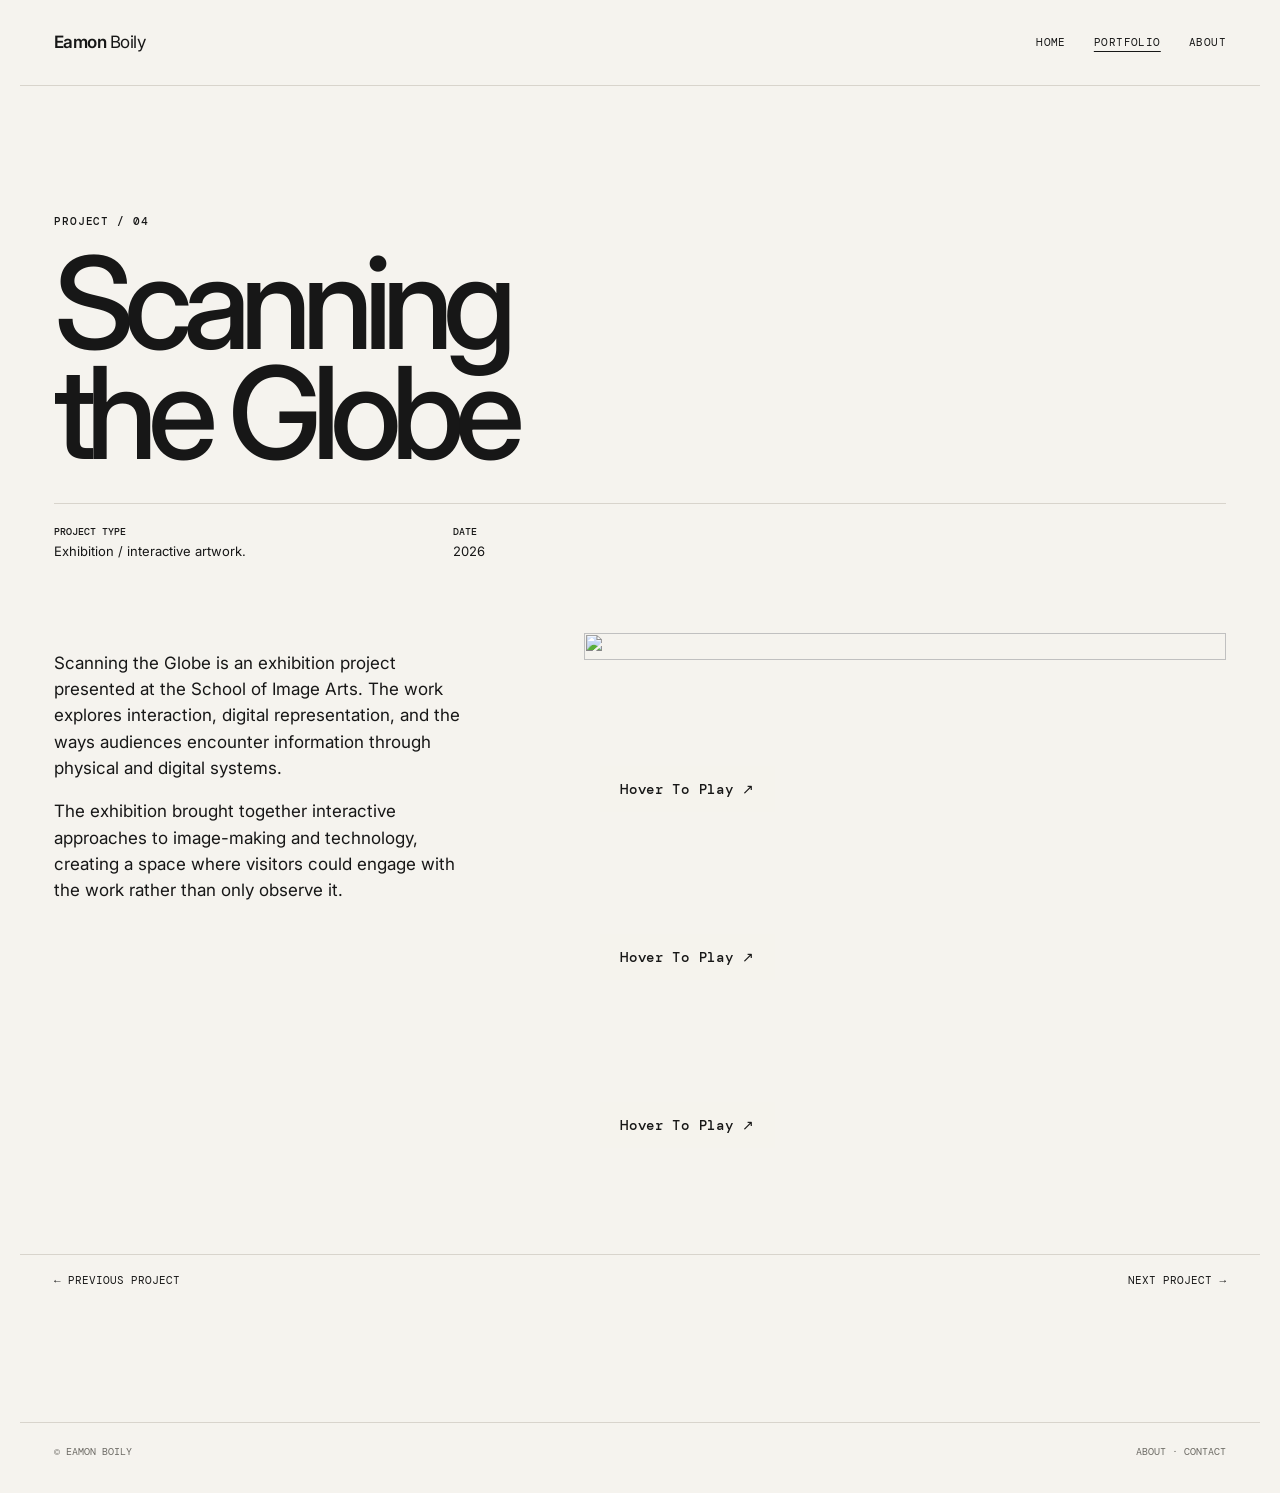
==== projects/scanning-the-globe.html @ 509b34ad "Add files via upload" ====
<!doctype html>
<html lang="en">
<head>
<meta charset="utf-8"><meta name="viewport" content="width=device-width, initial-scale=1">
<title>Scanning the Globe — Eamon B Makes.</title>
<link rel="stylesheet" href="../assets/style.css">
</head>
<body>
<header class="site-header">
<a class="brand" href="../index.html">Eamon <span>Boily</span></a>
<nav><a href="../index.html">Home</a><a class="active" href="../portfolio.html">Portfolio</a><a href="../bio.html">About</a></nav>
</header>
<main>
<section class="project-header">
<p class="eyebrow">PROJECT / 04</p>
<h1>Scanning<br>the Globe</h1>
<div class="project-details">
<p><strong>Project type</strong><br>Exhibition / interactive artwork.</p>
<p><strong>Date</strong><br>2026</p>
</div>
</section>
<section class="project-body">
<div class="project-copy">
<p>Scanning the Globe is an exhibition project presented at the School of Image Arts. The work explores interaction, digital representation, and the ways audiences encounter information through physical and digital systems.</p>
<p>The exhibition brought together interactive approaches to image-making and technology, creating a space where visitors could engage with the work rather than only observe it.</p>
</div>
<div class="gallery">
<div class="portfolioProject-image"><img src = "../images/STG-Portfolio1.png"></div>
<div class="video-hover"><video muted loop playsinline preload=""metadata><source src="../Videos/STG-Portfolio2.mp4"></video><span class ="video-hint">Hover To Play ↗</span></div>
<div class="video-hover"><video muted loop playsinline preload=""metadata><source src="../Videos/STG-Portfolio3.mp4"></video><span class ="video-hint">Hover To Play ↗</span></div>
<div class="video-hover"><video muted loop playsinline preload=""metadata><source src="../Videos/STG-Portfolio4.mp4"></video><span class ="video-hint">Hover To Play ↗</span></div>
</div>
</section>
<div class="project-nav"><a href="draw-your-spells.html">← Previous project</a><a href="busy-beaver-building.html">Next project →</a></div>
</main>
<footer><span>© Eamon Boily</span><span><a href="../bio.html">About</a> · <a href="mailto:eamonboily@gmail.com">Contact</a></span></footer>

<script>
  document.querySelectorAll('.video-hover video').forEach(video => {
    video.addEventListener('mouseenter', () => {
      video.play();
    });

    video.addEventListener('mouseleave', () => {
      video.pause();
      video.currentTime = 0;
    });
  });
</script>


</body>
</html>
---- assets/style.css ----
@import url('https://fonts.googleapis.com/css2?family=DM+Mono:wght@400;500&family=Inter:wght@400;500;600&display=swap');
:root{--bg:#f5f3ee;--ink:#171717;--muted:#6c6a64;--line:#d8d4cc;--max:1240px}
*{box-sizing:border-box}html{scroll-behavior:smooth}body{margin:0;background:var(--bg);color:var(--ink);font-family:Inter,Arial,sans-serif;line-height:1.55}a{color:inherit;text-decoration:none}a:hover{opacity:.62}.site-header{height:86px;max-width:var(--max);margin:auto;padding:0 34px;display:flex;align-items:center;justify-content:space-between;border-bottom:1px solid var(--line)}.brand{font-size:17px;font-weight:600;letter-spacing:-.03em}.brand span{font-weight:400}nav{display:flex;gap:28px;font-family:'DM Mono',monospace;font-size:11px;text-transform:uppercase;letter-spacing:.04em}nav a.active{text-decoration:underline;text-underline-offset:5px}.hero,.featured,.page-intro,.portfolio-grid,.bio-layout,.project-header,.project-body,.project-nav{max-width:var(--max);margin:auto;padding-left:34px;padding-right:34px}.hero{padding-top:15vh;padding-bottom:18vh;display:grid;grid-template-columns:1.4fr .8fr;gap:8vw;align-items:end}.eyebrow{font:500 11px/1.3 'DM Mono',monospace;letter-spacing:.08em}.hero .eyebrow{grid-column:1/-1;margin:0 0 -20px}.hero h1{font-size:clamp(48px,7vw,98px);line-height:.94;letter-spacing:-.07em;font-weight:500;margin:0}.intro{font-size:16px;max-width:440px;margin:0 0 26px;color:#35332f}.text-link{font:500 11px 'DM Mono',monospace;text-transform:uppercase;letter-spacing:.05em;border-bottom:1px solid var(--ink);padding-bottom:5px}.text-link span{margin-left:9px}.featured{padding-bottom:15vh}.section-heading{border-top:1px solid var(--line);padding-top:17px;display:flex;justify-content:space-between;margin-bottom:38px}.section-heading p{margin:0}.project-grid{display:grid;grid-template-columns:repeat(2,1fr);gap:70px 28px}.project-image{aspect-ratio:4/5;background:#ddd8ce}.placeholder{position:relative;overflow:hidden}.image-busy:after,.image-port:after{content:'';position:absolute;inset:13%;border:1px solid rgba(0,0,0,.15);transform:rotate(-5deg)}.image-port{background:#d8d5ce}.image-port:after{transform:rotate(4deg);inset:18% 10%}.project-meta{display:flex;justify-content:space-between;gap:20px;margin-top:12px;color:var(--muted);font:10px 'DM Mono',monospace;text-transform:uppercase}.project-card h2{font-size:28px;font-weight:500;letter-spacing:-.04em;margin:8px 0}.page-intro{padding-top:15vh;padding-bottom:10vh;max-width:var(--max)}.page-intro h1,.project-header h1{font-size:clamp(64px,10vw,140px);line-height:.86;letter-spacing:-.08em;font-weight:500;margin:20px 0 35px}.page-intro>p:last-child{max-width:520px;font-size:18px}.portfolio-grid{padding-bottom:15vh}.bio-layout{padding-top:14vh;padding-bottom:15vh;display:grid;grid-template-columns:1fr 1fr;gap:10vw}.bio-layout h1{font-size:clamp(52px,6vw,82px);line-height:.92;letter-spacing:-.07em;font-weight:500;margin:20px 0}.lead{font-size:19px;max-width:470px}.bio-copy{max-width:570px}.bio-copy h2{font:500 12px 'DM Mono',monospace;text-transform:uppercase;border-top:1px solid var(--line);padding-top:14px;margin-top:65px}.project-header{padding-top:13vh;padding-bottom:8vh}.project-details{display:grid;grid-template-columns:repeat(3,1fr);gap:25px;border-top:1px solid var(--line);padding-top:16px}.project-details p{margin:0;font-size:13px}.project-details strong{font:500 10px 'DM Mono',monospace;text-transform:uppercase}.project-body{display:grid;grid-template-columns:.8fr 1.2fr;gap:8vw;padding-bottom:10vh}.project-copy{font-size:17px}.gallery{display:grid;gap:18px}.gallery-placeholder{min-height:360px;background:#ddd8ce;display:grid;place-items:center;padding:30px;text-align:center;color:#77736c;font:11px 'DM Mono',monospace}.gallery-placeholder:nth-child(2){min-height:520px}.project-nav{border-top:1px solid var(--line);padding-top:18px;padding-bottom:15vh;display:flex;justify-content:space-between;font:11px 'DM Mono',monospace;text-transform:uppercase}footer{border-top:1px solid var(--line);max-width:var(--max);margin:auto;padding:22px 34px 35px;display:flex;justify-content:space-between;color:var(--muted);font:10px 'DM Mono',monospace;text-transform:uppercase}@media(max-width:760px){.site-header{height:72px;padding:0 20px}nav{gap:14px}.hero,.featured,.page-intro,.portfolio-grid,.bio-layout,.project-header,.project-body,.project-nav{padding-left:20px;padding-right:20px}.hero{padding-top:12vh;padding-bottom:15vh;display:block}.hero .eyebrow{margin:0 0 30px}.hero h1{font-size:54px;margin-bottom:35px}.project-grid{grid-template-columns:1fr;gap:50px}.bio-layout,.project-body{grid-template-columns:1fr;gap:50px}.page-intro h1,.project-header h1{font-size:72px}.project-details{grid-template-columns:1fr 1fr}.project-details p:last-child{grid-column:1/-1}.gallery-placeholder{min-height:260px!important}footer{padding-left:20px;padding-right:20px;gap:15px;flex-direction:column}}

.image-spells{background:#e0ddd4}.image-spells:after{content:'✦  ✧  ✦';position:absolute;inset:0;display:grid;place-items:center;font-size:44px;letter-spacing:25px;transform:rotate(-8deg);opacity:.22}
.image-scanning{background:#d5d8d4}.image-scanning:after{content:'SCAN / IMAGE / GLOBE';position:absolute;inset:0;display:grid;place-items:center;font:500 12px 'DM Mono',monospace;letter-spacing:.15em;transform:rotate(-12deg);opacity:.3}

.wix-image{overflow:hidden;background:#ddd8ce}.wix-image img{width:100%;height:100%;display:block;object-fit:cover}
.hero-image {
  grid-column: 2 / -1;
  width: 125%;
  max-width: 500px;
  aspect-ratio: 4 / 5;
  
}
.hero-image img{width: 100%; height: 100%; display: block; object-fit: cover;}

.video-hover{
    overflow: hidden;
    position: relative;
    cursor:pointer;
    max-width: 300px;
}
.video-hover video{width: 100%; height: 100%; display: block; object-fit:cover;}

.video-hint{position:absolute; left:16px; bottom:16px; padding:14px 20px; background:rgba(245,243,238,0.9); color:#171717; font:500 14px 'DM Mono',monospace;
    letter-spacing:.05em; pointer-events:none; transition: opacity .25s ease;}
.video-hover:hover .video-hint{
    opacity:0;
}


.portfolioProject-image{max-width: 650px;}
.portfolioProject-image img{width: 100%; height: 100%; display: block; object-fit: cover;}

.landscape-image{aspect-ratio: 5/4}
.landscape-image img{width: 100%; height: 100%; display: block; object-fit: cover;}
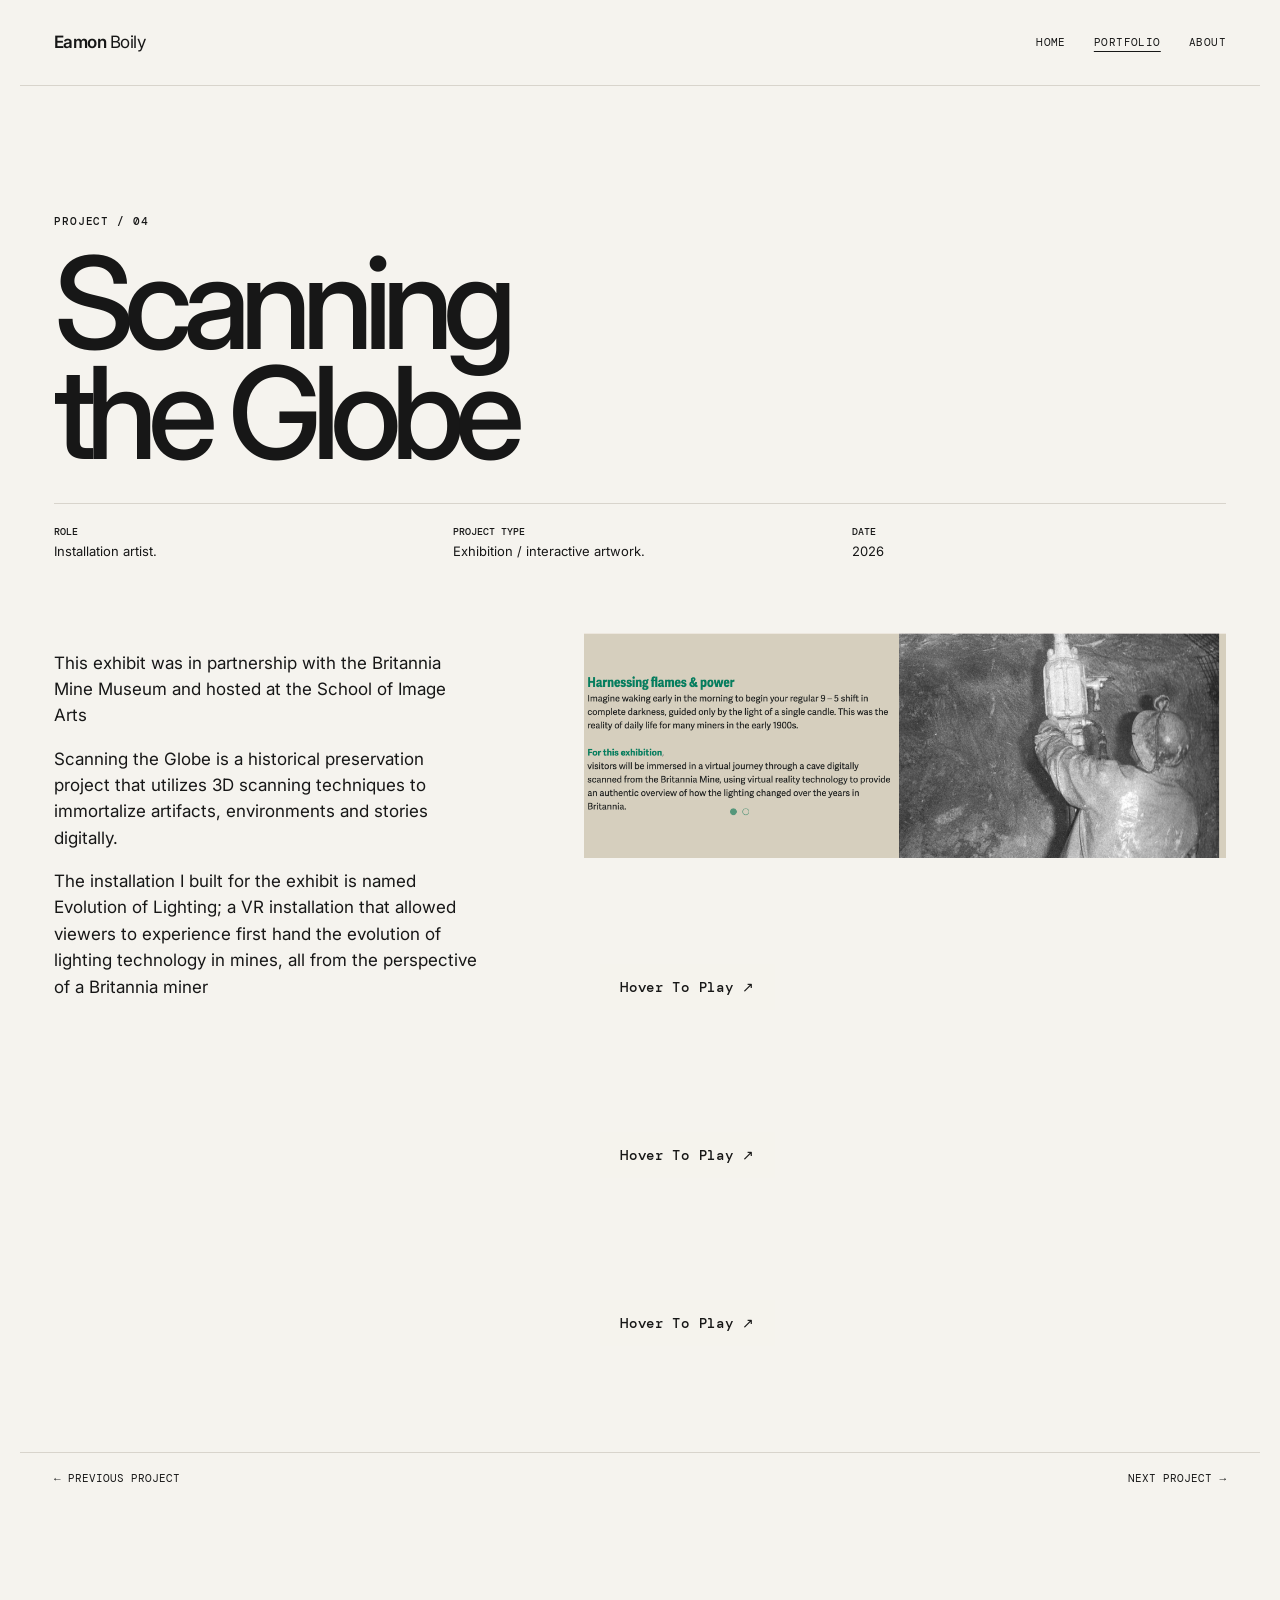
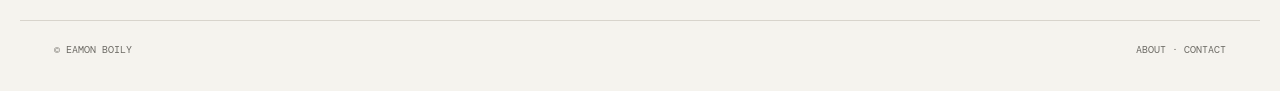
==== commit 764c8c1e: "Add files via upload" ====
--- a/projects/scanning-the-globe.html
+++ b/projects/scanning-the-globe.html
@@ -15,14 +15,16 @@
 <p class="eyebrow">PROJECT / 04</p>
 <h1>Scanning<br>the Globe</h1>
 <div class="project-details">
+<p><strong>Role</strong><br>Installation artist.</p>
 <p><strong>Project type</strong><br>Exhibition / interactive artwork.</p>
 <p><strong>Date</strong><br>2026</p>
 </div>
 </section>
 <section class="project-body">
 <div class="project-copy">
-<p>Scanning the Globe is an exhibition project presented at the School of Image Arts. The work explores interaction, digital representation, and the ways audiences encounter information through physical and digital systems.</p>
-<p>The exhibition brought together interactive approaches to image-making and technology, creating a space where visitors could engage with the work rather than only observe it.</p>
+<p>This exhibit was in partnership with the Britannia Mine Museum and hosted at the School of Image Arts</p>
+<p>Scanning the Globe is a historical preservation project that utilizes 3D scanning techniques to immortalize artifacts, environments and stories digitally.</p>
+<p>The installation I built for the exhibit is named Evolution of Lighting; a VR installation that allowed viewers to experience first hand the evolution of lighting technology in mines, all from the perspective of a Britannia miner</p>
 </div>
 <div class="gallery">
 <div class="portfolioProject-image"><img src = "../images/STG-Portfolio1.png"></div>
